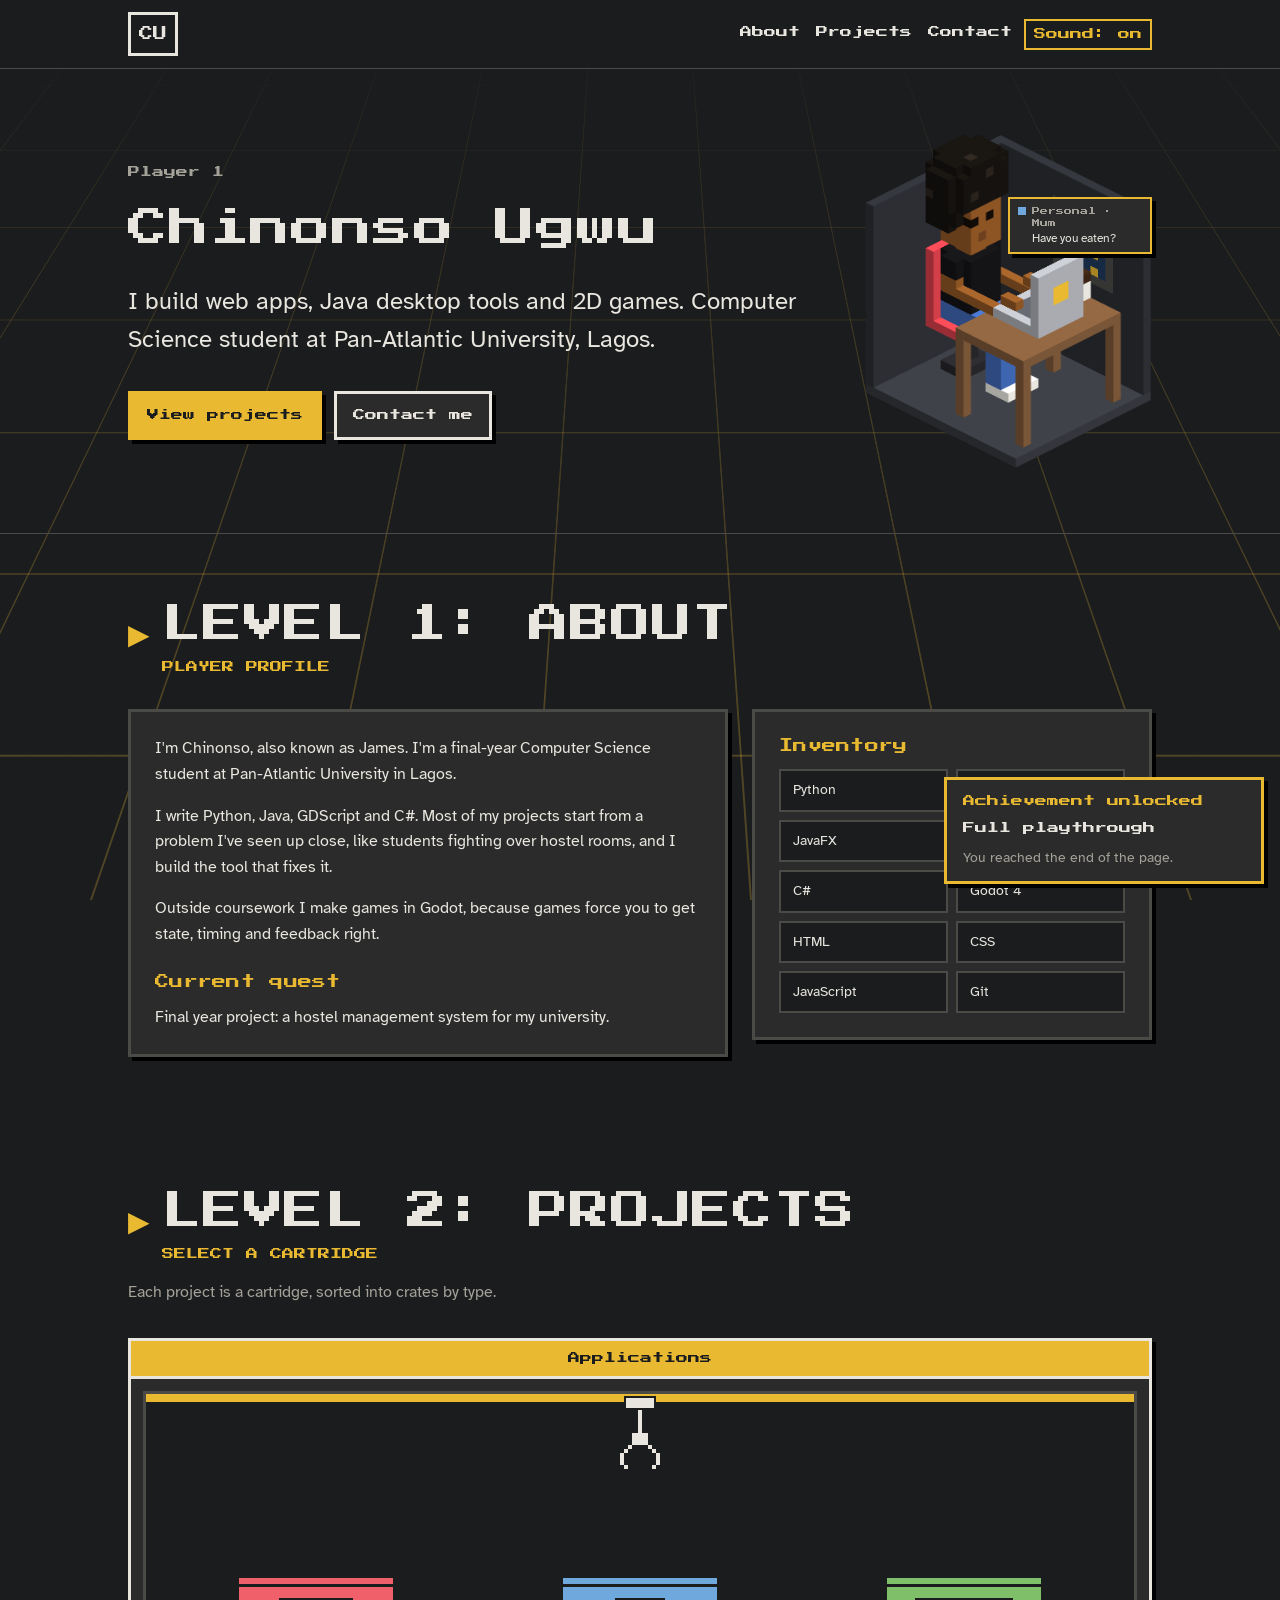
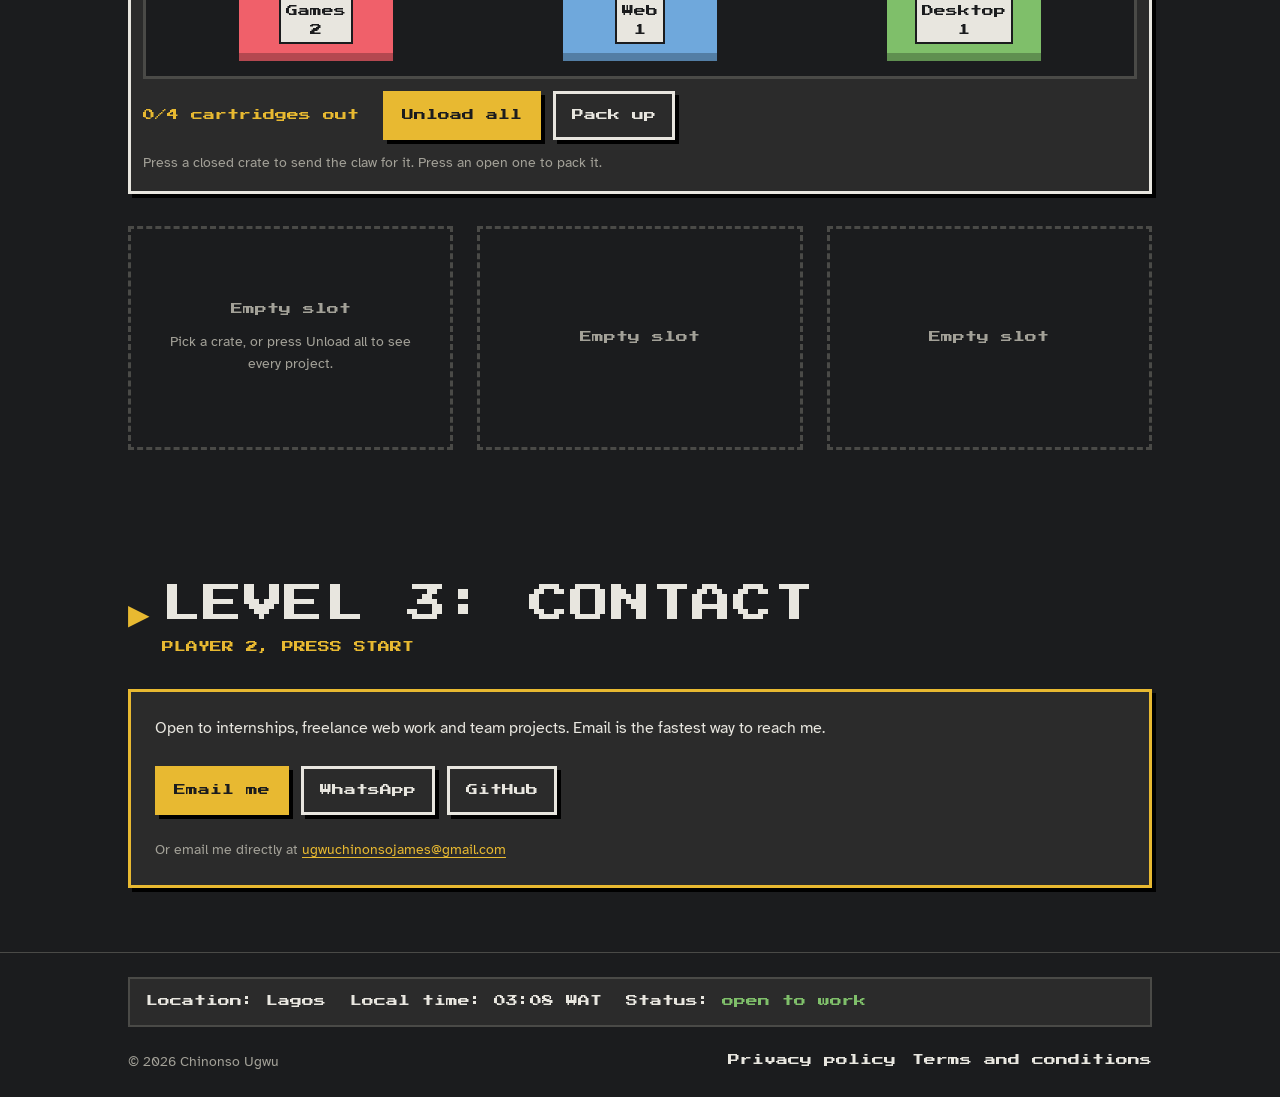
==== index.html @ 38c737bb "Arcade portfolio: claw machine, desk scene and Greedy Pig page" ====
<!DOCTYPE html>
<html lang="en">
<head>
  <meta charset="UTF-8">
  <meta name="viewport" content="width=device-width, initial-scale=1">
  <title>Chinonso Ugwu | Developer</title>
  <meta name="description" content="Portfolio of Chinonso Ugwu, a Computer Science student at Pan-Atlantic University building web apps, Java desktop tools and 2D games.">

  <link rel="icon" href="favicon.ico" sizes="32x32">
  <link rel="icon" href="favicon.svg" type="image/svg+xml">
  <link rel="apple-touch-icon" href="apple-touch-icon.png">

  <!-- Fonts are self-hosted in /fonts and loaded inside style.css -->
  <link rel="preload" href="fonts/press-start-2p-latin-400-normal.woff2" as="font" type="font/woff2" crossorigin>
  <link rel="stylesheet" href="css/style.css">

  <!-- defer: scripts run after the HTML has loaded, in this order -->
  <script src="js/sound.js" defer></script>
  <script src="js/main.js" defer></script>
</head>
<body data-page="home">
  <a class="skip-link" href="#main">Skip to content</a>

  <!-- 3D grid background: a tilted floor with slowly moving lines, fixed behind the page -->
  <div class="bg-grid" aria-hidden="true">
    <div class="bg-floor">
      <div class="bg-lines"></div>
    </div>
  </div>

  <!-- ========== Header and navigation ========== -->
  <header class="site-header">
    <div class="container header-inner">
      <a class="logo" href="#top" aria-label="Chinonso Ugwu, back to top">CU</a>

      <nav aria-label="Main">
        <ul class="nav-list">
          <li><a href="#about">About</a></li>
          <li><a href="#projects">Projects</a></li>
          <li><a href="#contact">Contact</a></li>
        </ul>
      </nav>

      <!-- Hidden until JavaScript loads, because it only works with JavaScript -->
      <button class="sound-toggle" type="button" aria-pressed="true" hidden>Sound: on</button>
    </div>
  </header>

  <main id="main">

    <!-- ========== Title screen (hero) ========== -->
    <section class="title-screen" id="top" aria-labelledby="title-heading">
      <div class="container title-grid">

        <div class="title-text">
          <p class="eyebrow">Player 1</p>
          <h1 id="title-heading">Chinonso Ugwu</h1>
          <p class="lead">
            I build web apps, Java desktop tools and 2D games.
            Computer Science student at Pan-Atlantic University, Lagos.
          </p>
          <div class="button-row">
            <a class="btn btn-primary" href="#projects">View projects</a>
            <a class="btn" href="#contact">Contact me</a>
          </div>
        </div>

        <!-- Desk scene: 3D voxel art rendered from code. JavaScript adds the
             typing animation and pops notifications above the laptop. -->
        <div class="setup">
          <div class="setup-scene" role="img" aria-label="3D voxel illustration of Chinonso typing on a laptop at his desk at night"></div>
          <div class="setup-notes" aria-hidden="true"></div>
        </div>

      </div>
    </section>

    <!-- ========== About me (player profile) ========== -->
    <section class="section" id="about" aria-labelledby="about-heading">
      <div class="container">
        <div class="level-heading">
          <span class="level-arrow" aria-hidden="true">&#9654;</span>
          <div>
            <h2 id="about-heading">Level 1: About</h2>
            <p class="level-sub">Player profile</p>
          </div>
        </div>

        <div class="profile-grid">
          <div class="panel profile-bio">
            <p>
              I'm Chinonso, also known as James. I'm a final-year Computer Science
              student at Pan-Atlantic University in Lagos.
            </p>
            <p>
              I write Python, Java, GDScript and C#. Most of my projects start from a
              problem I've seen up close, like students fighting over hostel
              rooms, and I build the tool that fixes it.
            </p>
            <p>
              Outside coursework I make games in Godot, because games force you
              to get state, timing and feedback right.
            </p>

            <h3 class="sub-heading">Current quest</h3>
            <p>Final year project: a hostel management system for my university.</p>
          </div>

          <div class="panel">
            <h3 class="sub-heading">Inventory</h3>
            <ul class="inventory">
              <li>Python</li>
              <li>Java</li>
              <li>JavaFX</li>
              <li>GDScript</li>
              <li>C#</li>
              <li>Godot 4</li>
              <li>HTML</li>
              <li>CSS</li>
              <li>JavaScript</li>
              <li>Git</li>
            </ul>
          </div>
        </div>
      </div>
    </section>

    <!-- ========== Projects (claw machine and cartridges) ========== -->
    <section class="section" id="projects" aria-labelledby="projects-heading">
      <div class="container">
        <div class="level-heading">
          <span class="level-arrow" aria-hidden="true">&#9654;</span>
          <div>
            <h2 id="projects-heading">Level 2: Projects</h2>
            <p class="level-sub">Select a cartridge</p>
          </div>
        </div>
        <p class="section-intro">Each project is a cartridge, sorted into crates by type.</p>

        <div class="projects-layout">

          <!-- Claw machine: a bonus toy, hidden until JavaScript loads.
               Crates are built automatically from each cartridge's data-category. -->
          <div class="claw-machine" role="group" aria-labelledby="machine-title" hidden>
            <p class="machine-marquee" id="machine-title">Applications</p>

            <div class="machine-glass">
              <div class="machine-rail"></div>
              <div class="claw" aria-hidden="true">
                <div class="claw-trolley"></div>
                <div class="claw-cable"></div>
                <svg class="claw-hand" viewBox="0 0 12 10" width="48" height="40" shape-rendering="crispEdges" focusable="false">
                  <rect x="4" y="0" width="4" height="3"/>
                  <g class="claw-open">
                    <rect x="3" y="3" width="1" height="1"/>
                    <rect x="2" y="4" width="1" height="1"/>
                    <rect x="1" y="5" width="1" height="3"/>
                    <rect x="2" y="8" width="1" height="1"/>
                    <rect x="8" y="3" width="1" height="1"/>
                    <rect x="9" y="4" width="1" height="1"/>
                    <rect x="10" y="5" width="1" height="3"/>
                    <rect x="9" y="8" width="1" height="1"/>
                  </g>
                  <g class="claw-closed">
                    <rect x="3" y="3" width="1" height="5"/>
                    <rect x="4" y="8" width="1" height="1"/>
                    <rect x="8" y="3" width="1" height="5"/>
                    <rect x="7" y="8" width="1" height="1"/>
                  </g>
                </svg>
              </div>
              <div class="crates"></div>
            </div>

            <div class="machine-panel">
              <p class="machine-count" aria-live="polite"></p>
              <div class="button-row">
                <button class="btn btn-primary machine-unload" type="button">Unload all</button>
                <button class="btn machine-pack" type="button">Pack up</button>
              </div>
              <p class="machine-hint">Press a closed crate to send the claw for it. Press an open one to pack it.</p>
            </div>
          </div>

          <!-- The cartridges. These are always in the HTML, so every project is
               visible even without JavaScript. -->
          <ul class="cartridges">

            <li class="cart-slot">
              <article class="cartridge" data-category="games" data-category-label="Games" aria-labelledby="cart-greedy-pig">
                <p class="cart-strip">Games</p>
                <div class="cart-label">
                  <img src="images/greedy-pig/computer-turn.webp" width="1280" height="850" loading="lazy"
                       alt="Greedy Pig during the computer's turn, with the dice locked and a robot badge on the computer player">
                </div>
                <div class="cart-body">
                  <h3 id="cart-greedy-pig">Greedy Pig</h3>
                  <p>
                    A browser dice game built with a team for CSC 419. Roll to stack
                    points, but roll a 1 and you lose the turn. I built the computer
                    opponent's turns and the vs-computer game over screen.
                  </p>
                  <p class="visually-hidden">Tech stack:</p>
                  <ul class="tags">
                    <li>HTML</li>
                    <li>CSS</li>
                    <li>JavaScript</li>
                  </ul>
                  <div class="cart-links">
                    <a class="btn btn-primary" href="project-greedy-pig.html" data-loader>Load save file</a>
                    <!-- TODO: when the team's final build is live, replace this line with:
                         <a class="btn" href="LIVE_URL_HERE">Play live</a> -->
                    <p class="status">Live link coming soon</p>
                  </div>
                </div>
              </article>
            </li>

            <li class="cart-slot">
              <article class="cartridge" data-category="games" data-category-label="Games" aria-labelledby="cart-possessed">
                <p class="cart-strip">Games</p>
                <div class="cart-label" aria-hidden="true">
                  <!-- Screenshot goes here -->
                </div>
                <div class="cart-body">
                  <h3 id="cart-possessed">Possessed</h3>
                  <p>
                    A 2D life sim about getting through university. You juggle
                    lectures, part-time jobs, rent and friendships, while a hidden
                    pressure system punishes you for staying idle and alone. The
                    game never explains it. You have to notice the pattern yourself.
                  </p>
                  <p class="visually-hidden">Tech stack:</p>
                  <ul class="tags">
                    <li>Godot 4 .NET</li>
                    <li>C#</li>
                  </ul>
                  <div class="cart-links">
                    <p class="status">In development</p>
                  </div>
                </div>
              </article>
            </li>

            <li class="cart-slot">
              <article class="cartridge" data-category="web" data-category-label="Web" aria-labelledby="cart-hostel">
                <p class="cart-strip">Web</p>
                <div class="cart-label" aria-hidden="true">
                  <!-- Screenshot goes here -->
                </div>
                <div class="cart-body">
                  <h3 id="cart-hostel">PAU Hostel Booking</h3>
                  <p>
                    A booking site for Pan-Atlantic University's 14 hostels. Students
                    browse rooms without logging in, then book and pay online. Each
                    hostel manager gets an admin panel to set prices and see who is
                    in which room.
                  </p>
                  <p class="visually-hidden">Tech stack:</p>
                  <ul class="tags">
                    <li>Next.js</li>
                    <li>Supabase</li>
                    <li>Paystack</li>
                    <li>Vercel</li>
                  </ul>
                  <div class="cart-links">
                    <p class="status">In progress</p>
                  </div>
                </div>
              </article>
            </li>

            <li class="cart-slot">
              <article class="cartridge" data-category="desktop" data-category-label="Desktop" aria-labelledby="cart-cafeteria">
                <p class="cart-strip">Desktop</p>
                <div class="cart-label" aria-hidden="true">
                  <!-- App icon goes here -->
                </div>
                <div class="cart-body">
                  <h3 id="cart-cafeteria">Cafeteria Management System</h3>
                  <p>
                    A desktop app for the cafeteria at Sancta Maria Catholic College
                    of Nursing Sciences. Users register and log in, passwords are
                    hashed with BCrypt, and data is stored in PostgreSQL.
                  </p>
                  <p class="visually-hidden">Tech stack:</p>
                  <ul class="tags">
                    <li>Java</li>
                    <li>JavaFX</li>
                    <li>PostgreSQL</li>
                  </ul>
                  <div class="cart-links">
                    <p class="status">Prototype</p>
                  </div>
                </div>
              </article>
            </li>

          </ul>
        </div>
      </div>
    </section>

    <!-- ========== Call to action ========== -->
    <section class="section" id="contact" aria-labelledby="contact-heading">
      <div class="container">
        <div class="level-heading">
          <span class="level-arrow" aria-hidden="true">&#9654;</span>
          <div>
            <h2 id="contact-heading">Level 3: Contact</h2>
            <p class="level-sub">Player 2, press start</p>
          </div>
        </div>

        <div class="panel cta">
          <p>
            Open to internships, freelance web work and team projects.
            Email is the fastest way to reach me.
          </p>
          <div class="button-row">
            <a class="btn btn-primary" href="mailto:ugwuchinonsojames@gmail.com?subject=Hello%20from%20your%20portfolio">Email me</a>
            <!-- WhatsApp needs the international format: 234 (Nigeria) + the number without its first 0 -->
            <a class="btn" href="https://wa.me/2349018909404?text=Hi%20Chinonso%2C%20I%20saw%20your%20portfolio">WhatsApp</a>
            <a class="btn" href="https://github.com/chinonsougwu">GitHub</a>
          </div>
          <!-- Shown as text too, for computers with no email app set up -->
          <p class="cta-direct">
            Or email me directly at
            <a href="mailto:ugwuchinonsojames@gmail.com">ugwuchinonsojames@gmail.com</a>
          </p>
        </div>
      </div>
    </section>

  </main>

  <!-- ========== Footer ========== -->
  <footer class="site-footer">
    <div class="container">
      <!-- Status bar, like a game HUD. The clock is filled in by JavaScript. -->
      <ul class="hud">
        <li>Location: Lagos</li>
        <li>Local time: <span class="hud-clock">WAT</span></li>
        <li>Status: <span class="hud-ok">open to work</span></li>
      </ul>

      <div class="footer-inner">
        <p>&copy; 2026 Chinonso Ugwu</p>
        <nav aria-label="Legal">
          <ul class="nav-list">
            <li><a href="privacy.html">Privacy policy</a></li>
            <li><a href="terms.html">Terms and conditions</a></li>
          </ul>
        </nav>
      </div>
    </div>
  </footer>

  <!-- Loading screen shown briefly before opening a project page -->
  <div class="loader" hidden>
    <p class="loader-text">Loading save file</p>
    <div class="loader-bar"><span class="loader-fill"></span></div>
  </div>

  <!-- Achievement popups appear here -->
  <div class="toasts" role="status" aria-live="polite"></div>
</body>
</html>
---- css/style.css ----
/* =========================================================
   Chinonso Ugwu | Portfolio
   Style: arcade game menu
   1-4: design tokens, reset, typography, accessibility
   5-17: layout and components (mobile first, then
         tablet at 48rem and desktop at 64rem)
   ========================================================= */

/* ---------- 0. Fonts (self-hosted, SIL Open Font License) ---------- */
@font-face {
  font-family: "Press Start 2P";
  src: url("../fonts/press-start-2p-latin-400-normal.woff2") format("woff2");
  font-weight: 400;
  font-style: normal;
  font-display: swap;
}

@font-face {
  font-family: "Atkinson Hyperlegible";
  src: url("../fonts/atkinson-hyperlegible-latin-400-normal.woff2") format("woff2");
  font-weight: 400;
  font-style: normal;
  font-display: swap;
}

@font-face {
  font-family: "Atkinson Hyperlegible";
  src: url("../fonts/atkinson-hyperlegible-latin-700-normal.woff2") format("woff2");
  font-weight: 700;
  font-style: normal;
  font-display: swap;
}

@font-face {
  font-family: "Atkinson Hyperlegible";
  src: url("../fonts/atkinson-hyperlegible-latin-400-italic.woff2") format("woff2");
  font-weight: 400;
  font-style: italic;
  font-display: swap;
}

/* ---------- 1. Design tokens ---------- */
:root {
  /* Colours (contrast checked against --color-screen and --color-panel) */
  --color-screen: #1B1C1E;      /* page background, like a powered-on screen */
  --color-panel: #2B2B2B;       /* menu boxes and cards */
  --color-panel-edge: #4A4A47;  /* panel borders */
  --color-text: #E8E6DF;        /* main text, 11.3:1 or better */
  --color-muted: #A3A198;       /* labels and secondary text, 5.4:1 or better */
  --color-select: #D33F49;      /* selection arrow and borders only, never body text */
  --color-coin: #E8B931;        /* text accents and primary buttons, 7.7:1 or better */
  --color-ok: #7FBF6A;          /* "live" status and success messages */
  --color-ink: #1B1C1E;         /* dark text placed on coin-yellow buttons */
  --color-grid: rgba(232, 185, 49, 0.26); /* yellow grid lines, faint so text stays readable */
  --grid-size: 220px;           /* size of one grid square, before perspective */

  /* Fonts */
  --font-pixel: "Press Start 2P", "Courier New", monospace; /* headings and labels only */
  --font-body: "Atkinson Hyperlegible", "Segoe UI", Arial, sans-serif;

  /* Type scale (rem, so it respects the visitor's browser font size) */
  --text-xs: 0.75rem;
  --text-sm: 0.875rem;
  --text-base: 1rem;
  --text-lg: 1.25rem;
  --text-xl: 1.5rem;
  --text-2xl: 2rem;

  /* Spacing, based on a 4px pixel grid */
  --space-1: 0.25rem;
  --space-2: 0.5rem;
  --space-3: 0.75rem;
  --space-4: 1rem;
  --space-6: 1.5rem;
  --space-8: 2rem;
  --space-12: 3rem;
  --space-16: 4rem;

  /* Shape: square corners and hard pixel shadows, no blur */
  --border-width: 3px;
  --line-width: 1px;            /* lines between sections */
  --radius: 0;
  --shadow-pixel: 4px 4px 0 #000;

  /* Layout */
  --content-width: 68rem;
  --reading-width: 42rem;

  /* Motion: short and snappy, like a menu cursor */
  --speed: 120ms;
}

/* ---------- 2. Reset ---------- */
*,
*::before,
*::after {
  box-sizing: border-box;
}

* {
  margin: 0;
}

html {
  -webkit-text-size-adjust: 100%;
  text-size-adjust: 100%;
  scroll-behavior: smooth;
  scroll-padding-top: var(--space-16); /* anchor jumps land below the sticky header */
}

body {
  min-height: 100vh;
  background-color: var(--color-screen);
  color: var(--color-text);
  font-family: var(--font-body);
  font-size: var(--text-base);
  line-height: 1.6;
}

img,
picture,
svg,
video {
  display: block;
  max-width: 100%;
  height: auto;
}

input,
button,
textarea,
select {
  font: inherit;
  color: inherit;
}

/* Background: a 3D grid floor. One big grid plane tilted away from you,
   like looking down at an arcade floor. The squares get smaller toward the top
   of the screen and fade out. The lines drift slowly toward you, as if you're
   moving forward over the floor. It's fixed, so the page scrolls over it. */
.bg-grid {
  position: fixed;
  inset: 0;
  z-index: -1;
  overflow: hidden;
  perspective: 800px;
  perspective-origin: 50% 50%;
  pointer-events: none;
}

/* The tilted floor. It stays still; only the lines inside it move. */
.bg-floor {
  position: absolute;
  left: -150%;
  right: -150%;
  bottom: 0;
  height: 3000px;
  overflow: hidden;
  /* Hinged at the bottom of the screen and tilted back */
  transform-origin: 50% 100%;
  transform: rotateX(35deg);
  /* The far end fades into the dark */
  -webkit-mask-image: linear-gradient(to top, #000 5%, transparent 55%);
  mask-image: linear-gradient(to top, #000 5%, transparent 55%);
}

/* The grid lines. This layer is one square taller than the floor, and slides
   down by exactly one square before starting again, so the loop is seamless.
   Moving it with transform keeps the animation smooth and light on the computer. */
.bg-lines {
  position: absolute;
  left: 0;
  right: 0;
  top: calc(-1 * var(--grid-size));
  bottom: 0;
  background-image:
    linear-gradient(var(--color-grid) 2px, transparent 2px),
    linear-gradient(90deg, var(--color-grid) 2px, transparent 2px);
  background-size: var(--grid-size) var(--grid-size);
  background-position: 50% 0;
  animation: grid-drift 9s linear infinite;
  will-change: transform;
}

@keyframes grid-drift {
  from {
    transform: translateY(0);
  }
  to {
    transform: translateY(var(--grid-size));
  }
}

/* Anything with the hidden attribute stays hidden, even if a class sets display */
[hidden] {
  display: none !important;
}

/* Long words and URLs wrap instead of overflowing on small phones */
p,
h1,
h2,
h3,
h4,
li,
a {
  overflow-wrap: break-word;
}

/* ---------- 3. Base typography ---------- */
h1,
h2,
h3 {
  font-family: var(--font-pixel);
  font-weight: 400;          /* the pixel font has one weight */
  line-height: 1.5;
  letter-spacing: 0.02em;
}

h1 {
  font-size: var(--text-xl);
}

h2 {
  font-size: var(--text-lg);
}

h3 {
  font-size: var(--text-sm);
}

p {
  max-width: var(--reading-width);
}

a {
  color: var(--color-coin);
  text-underline-offset: 0.2em;
}

a:hover {
  color: var(--color-text);
}

/* ---------- 4. Accessibility ---------- */

/* Visible keyboard focus: a solid coin-yellow outline, square like everything else */
:focus-visible {
  outline: 3px solid var(--color-coin);
  outline-offset: 3px;
}

/* Hides text visually but keeps it for screen readers */
.visually-hidden {
  position: absolute;
  width: 1px;
  height: 1px;
  padding: 0;
  margin: -1px;
  overflow: hidden;
  clip: rect(0, 0, 0, 0);
  white-space: nowrap;
  border: 0;
}

/* Lets keyboard users jump past the nav */
.skip-link {
  position: absolute;
  top: var(--space-2);
  left: var(--space-2);
  padding: var(--space-2) var(--space-4);
  background: var(--color-coin);
  color: var(--color-ink);
  font-family: var(--font-pixel);
  font-size: var(--text-xs);
  transform: translateY(-200%);
}

.skip-link:focus {
  transform: translateY(0);
}

/* Visitors who ask their device for less motion get none */
@media (prefers-reduced-motion: reduce) {
  *,
  *::before,
  *::after {
    animation-duration: 0.01ms !important;
    animation-iteration-count: 1 !important;
    transition-duration: 0.01ms !important;
    scroll-behavior: auto !important;
  }
}

/* ---------- 5. Layout helpers ---------- */
.container {
  width: 100%;
  max-width: var(--content-width);
  margin-inline: auto;
  padding-inline: var(--space-4);
}

.section {
  padding-block: var(--space-12);
}

/* Section headings: "Level 1: About" with an arrow and a small subtitle */
.level-heading {
  display: flex;
  align-items: baseline;
  gap: var(--space-3);
  margin-bottom: var(--space-8);
}

.level-arrow {
  flex-shrink: 0;
  color: var(--color-coin);
  font-size: clamp(1rem, 3vw, 1.75rem);
}

.level-heading h2 {
  font-size: clamp(1.125rem, 4vw, 2.5rem);
  line-height: 1.3;
  text-transform: uppercase;
}

.level-sub {
  margin-top: var(--space-2);
  font-family: var(--font-pixel);
  font-size: var(--text-xs);
  color: var(--color-coin);
  text-transform: uppercase;
}

/* A menu box: dark panel, thick border, hard pixel shadow */
.panel {
  background: var(--color-panel);
  border: var(--border-width) solid var(--color-panel-edge);
  box-shadow: var(--shadow-pixel);
  padding: var(--space-6);
}

.panel p + p {
  margin-top: var(--space-4);
}

.sub-heading {
  color: var(--color-coin);
  margin-top: var(--space-6);
  margin-bottom: var(--space-3);
}

.panel > .sub-heading:first-child {
  margin-top: 0;
}

/* ---------- 6. Buttons ---------- */
.button-row {
  display: flex;
  flex-wrap: wrap;
  gap: var(--space-3);
}

.btn {
  display: inline-block;
  padding: var(--space-3) var(--space-4);
  border: var(--border-width) solid var(--color-text);
  border-radius: var(--radius);
  background: var(--color-panel);
  color: var(--color-text);
  font-family: var(--font-pixel);
  font-size: var(--text-xs);
  line-height: 1.6;
  text-decoration: none;
  box-shadow: var(--shadow-pixel);
  cursor: pointer;
  transition: transform var(--speed) steps(2), box-shadow var(--speed) steps(2);
}

.btn:hover {
  color: var(--color-text);
  border-color: var(--color-coin);
}

/* Pressing a button pushes it into its shadow, like a real key */
.btn:active {
  transform: translate(4px, 4px);
  box-shadow: 0 0 0 #000;
}

.btn-primary {
  background: var(--color-coin);
  border-color: var(--color-coin);
  color: var(--color-ink);
}

.btn-primary:hover {
  background: var(--color-text);
  border-color: var(--color-text);
  color: var(--color-ink);
}

/* ---------- 7. Header ---------- */
.site-header {
  position: relative; /* becomes sticky from tablet up, see the 48rem media query */
  z-index: 10;
  background: var(--color-screen);
  border-bottom: var(--line-width) solid var(--color-panel-edge);
}

.header-inner {
  display: flex;
  flex-wrap: wrap;
  align-items: center;
  justify-content: space-between;
  gap: var(--space-3);
  padding-block: var(--space-3);
}

.logo {
  font-family: var(--font-pixel);
  font-size: var(--text-sm);
  color: var(--color-text);
  text-decoration: none;
  padding: var(--space-2);
  border: var(--border-width) solid var(--color-text);
}

.nav-list {
  display: flex;
  flex-wrap: wrap;
  gap: var(--space-4);
  padding: 0;
  list-style: none;
}

.nav-list a {
  font-family: var(--font-pixel);
  font-size: var(--text-xs);
  color: var(--color-text);
  text-decoration: none;
}

.nav-list a:hover,
.nav-list a:focus-visible {
  color: var(--color-coin);
}

/* ---------- 8. Title screen ---------- */
.title-screen {
  padding-block: var(--space-16);
  border-bottom: var(--line-width) solid var(--color-panel-edge);
}

.eyebrow {
  font-family: var(--font-pixel);
  font-size: var(--text-xs);
  color: var(--color-muted);
  margin-bottom: var(--space-4);
}

.title-screen h1 {
  /* Grows with the screen but stays on one line beside the desk scene */
  font-size: clamp(1.25rem, 3.6vw, 2.5rem);
  margin-bottom: var(--space-6);
}

.lead {
  font-size: var(--text-lg);
  margin-bottom: var(--space-8);
}

/* ---------- 9. About (player profile) ---------- */
.profile-grid {
  display: grid;
  gap: var(--space-6);
}

.inventory {
  display: grid;
  grid-template-columns: repeat(auto-fill, minmax(7rem, 1fr));
  gap: var(--space-2);
  padding: 0;
  list-style: none;
}

.inventory li {
  padding: var(--space-2) var(--space-3);
  border: 2px solid var(--color-panel-edge);
  background: var(--color-screen);
  font-size: var(--text-sm);
}

/* ---------- 10. Projects: cartridges ---------- */
.section-intro {
  color: var(--color-muted);
  margin-top: calc(-1 * var(--space-4));
  margin-bottom: var(--space-8);
}

.projects-layout {
  display: grid;
  gap: var(--space-8);
}

/* Category colours. To add a crate, give its category a colour here.
   Dark text on each colour passes WCAG AA (5.3:1 or better). */
[data-category="games"]   { --cat: #F0606A; }
[data-category="web"]     { --cat: #6FA8DC; }
[data-category="desktop"] { --cat: #7FBF6A; }

.cartridges {
  display: grid;
  grid-template-columns: minmax(0, 1fr); /* 2 columns on tablet, 3 on desktop */
  gap: var(--space-6);
  padding: 0;
  list-style: none;
}

/* Each list item is a slot. JavaScript hides packed cartridges and adds
   "Empty slot" placeholders after the ones that are out, so cartridges
   always fill the first free slot. */
.cart-slot {
  position: relative;
}

.cart-slot.is-empty {
  display: flex;
  flex-direction: column;
  align-items: center;
  justify-content: center;
  gap: var(--space-3);
  min-height: 14rem;
  padding: var(--space-6);
  border: var(--border-width) dashed var(--color-panel-edge);
  text-align: center;
}

.empty-label {
  font-family: var(--font-pixel);
  font-size: var(--text-xs);
  color: var(--color-muted);
}

.empty-hint {
  max-width: 16rem;
  font-size: var(--text-sm);
  color: var(--color-muted);
}

.cartridge {
  position: relative;
  height: 100%;
  display: flex;
  flex-direction: column;
  background: var(--color-panel);
  border: var(--border-width) solid var(--color-panel-edge);
  box-shadow: var(--shadow-pixel);
}

.cartridge:hover,
.cartridge:focus-within {
  border-color: var(--cat);
}

/* While flying in or out of a crate, a cartridge sits above everything.
   will-change tells the browser to prepare the motion in advance, so it stays smooth. */
.cartridge.is-flying {
  z-index: 20;
  will-change: transform, opacity;
}

/* Coloured top strip with notched corners, like the top of a game cartridge */
.cart-strip {
  margin: 0;
  max-width: none;
  padding: var(--space-2) var(--space-4);
  background: var(--cat);
  color: var(--color-ink);
  font-family: var(--font-pixel);
  font-size: var(--text-xs);
  clip-path: polygon(8px 0, calc(100% - 8px) 0, 100% 8px, 100% 100%, 0 100%, 0 8px);
}

/* The label sticker: holds the screenshot or app icon */
.cart-label {
  margin: var(--space-4) var(--space-4) 0;
  aspect-ratio: 16 / 10;
  background: var(--color-screen);
  border: var(--border-width) solid var(--color-muted);
  overflow: hidden;
}

.cart-label img {
  width: 100%;
  height: 100%;
  object-fit: cover;
}

.cart-body {
  display: flex;
  flex-direction: column;
  flex-grow: 1;
  padding: var(--space-4);
}

.cart-body h3 {
  font-size: var(--text-sm);
  margin-bottom: var(--space-3);
}

.tags {
  display: flex;
  flex-wrap: wrap;
  gap: var(--space-2);
  margin-block: var(--space-4);
  padding: 0;
  list-style: none;
}

.tags li {
  padding: var(--space-1) var(--space-2);
  border: 2px solid var(--color-muted);
  font-size: var(--text-sm);
  color: var(--color-muted);
}

/* Links sit at the bottom of the card, so cards in a row line up */
.cart-links {
  display: flex;
  flex-wrap: wrap;
  align-items: center;
  gap: var(--space-3);
  margin-top: auto;
}

.status {
  font-family: var(--font-pixel);
  font-size: var(--text-xs);
  color: var(--color-ok);
}

/* ---------- 10b. Projects: claw machine ---------- */
.claw-machine {
  align-self: start;
  width: 100%;
  max-width: 26rem;
  border: var(--border-width) solid var(--color-text);
  background: var(--color-panel);
  box-shadow: var(--shadow-pixel);
}

.machine-marquee {
  margin: 0;
  max-width: none;
  padding: var(--space-2);
  background: var(--color-coin);
  color: var(--color-ink);
  font-family: var(--font-pixel);
  font-size: var(--text-xs);
  text-align: center;
  border-bottom: var(--border-width) solid var(--color-text);
}

/* The glass box the claw moves around in */
.machine-glass {
  position: relative;
  height: 15rem;
  margin: var(--space-3);
  background: var(--color-screen);
  border: var(--border-width) solid var(--color-panel-edge);
  overflow: hidden;
}

.machine-rail {
  position: absolute;
  top: 0;
  left: 0;
  right: 0;
  height: 10px;
  background: var(--color-coin);
  border-bottom: 2px solid var(--color-ink);
}

/* The claw: trolley on the rail, a cable, then the hand.
   JavaScript sets --claw-x (sideways position) and --cable (cable length). */
.claw {
  position: absolute;
  top: 2px;
  left: var(--claw-x, 50%);
  z-index: 2;
  display: flex;
  flex-direction: column;
  align-items: center;
  transform: translateX(-50%);
  transition: left 600ms steps(6);
  color: var(--color-text);
}

.claw-trolley {
  width: 32px;
  height: 14px;
  background: var(--color-text);
  border: 2px solid var(--color-ink);
}

.claw-cable {
  width: 4px;
  height: var(--cable, 24px);
  background: var(--color-text);
  transition: height 500ms steps(5);
}

.claw-hand {
  display: block;
  fill: currentColor;
  margin-top: -1px;
}

.claw-closed {
  display: none;
}

.claw.is-closed .claw-open {
  display: none;
}

.claw.is-closed .claw-closed {
  display: inline;
}

/* Crates sit on the floor of the machine */
.crates {
  position: absolute;
  left: 0;
  right: 0;
  bottom: var(--space-3);
  display: flex;
  justify-content: space-around;
  align-items: flex-end;
  padding-inline: var(--space-2);
}

.crate {
  position: relative;
  display: flex;
  align-items: center;
  justify-content: center;
  width: 30%;
  max-width: 6.5rem;
  height: 4rem;
  padding: var(--space-1);
  border: var(--border-width) solid var(--color-ink);
  border-radius: var(--radius);
  background: var(--cat);
  box-shadow: inset 0 -8px 0 rgba(0, 0, 0, 0.25); /* darker bottom plank */
  color: var(--color-ink);
  cursor: pointer;
  transition: transform 500ms steps(5);
}

.crate:hover {
  outline: 3px solid var(--color-text);
  outline-offset: 2px;
}

/* The lid: hinged on the left, swings open when the crate is empty */
.crate-lid {
  position: absolute;
  left: -3px;
  right: -3px;
  top: -12px;
  height: 12px;
  background: var(--cat);
  border: var(--border-width) solid var(--color-ink);
  transform-origin: left bottom;
  transition: transform 200ms steps(2);
}

.crate.is-open .crate-lid {
  transform: rotate(-28deg);
}

/* White sticker on the front with the category name and count */
.crate-sticker {
  display: flex;
  flex-direction: column;
  align-items: center;
  justify-content: center;
  gap: 2px;
  padding: 3px 5px;
  margin-bottom: 6px; /* sits above the dark bottom plank */
  background: var(--color-text);
  border: 2px solid var(--color-ink);
  font-family: var(--font-pixel);
  font-size: 0.5rem; /* 8px: the pixel font's native size, so it stays crisp on phones */
  line-height: 1.4;
}

.machine-panel {
  padding: 0 var(--space-3) var(--space-4);
}

.machine-count {
  font-family: var(--font-pixel);
  font-size: var(--text-xs);
  color: var(--color-coin);
  margin-bottom: var(--space-3);
}

.machine-hint {
  margin-top: var(--space-3);
  font-size: var(--text-sm);
  color: var(--color-muted);
}

/* While the claw is busy, the controls look inactive */
.claw-machine[aria-busy="true"] .crate,
.claw-machine[aria-busy="true"] .machine-panel .btn {
  cursor: progress;
}

/* ---------- 11. Call to action ---------- */
.cta {
  border-color: var(--color-coin);
}

.cta p {
  margin-bottom: var(--space-6);
}

/* The email address as plain text under the contact buttons */
.cta .cta-direct {
  margin: var(--space-6) 0 0;
  font-size: var(--text-sm);
  color: var(--color-muted);
}

/* ---------- 12. Footer ---------- */
.site-footer {
  border-top: var(--line-width) solid var(--color-panel-edge);
  padding-block: var(--space-6);
  font-size: var(--text-sm);
  color: var(--color-muted);
}

.footer-inner {
  display: flex;
  flex-wrap: wrap;
  align-items: center;
  justify-content: space-between;
  gap: var(--space-4);
}

/* ---------- 13. Sound toggle (header) ---------- */
/* Phones: logo and sound toggle on the first row, nav on its own row below */
.site-header nav {
  order: 3;
  width: 100%;
}

.sound-toggle {
  margin-left: auto;
  padding: var(--space-1) var(--space-2);
  border: 2px solid var(--color-muted);
  border-radius: var(--radius);
  background: transparent;
  color: var(--color-muted);
  font-family: var(--font-pixel);
  font-size: var(--text-xs);
  line-height: 1.6;
  cursor: pointer;
}

.sound-toggle:hover {
  border-color: var(--color-text);
  color: var(--color-text);
}

.sound-toggle[aria-pressed="true"] {
  border-color: var(--color-coin);
  color: var(--color-coin);
}

/* ---------- 14. Desk scene and notifications ---------- */
.title-grid {
  display: grid;
  gap: var(--space-8);
}

.setup {
  position: relative;
  width: 100%;
  max-width: 15rem;
}

/* The scene image holds two frames side by side; showing one at a time */
.setup-scene {
  aspect-ratio: 692 / 807;
  background-image: url("../images/desk-setup.png");
  background-size: 200% 100%;
  background-position: 0 0;
  background-repeat: no-repeat;
  animation: typing 0.45s infinite;
}

/* Typing: flips between the two frames (hands up, hands down) */
@keyframes typing {
  0% {
    background-position: 0 0;
    animation-timing-function: steps(1, end);
  }
  50% {
    background-position: 100% 0;
    animation-timing-function: steps(1, end);
  }
}

/* Notifications pop up over the window, above the laptop and clear of his face */
.setup-notes {
  position: absolute;
  right: 0;
  bottom: 64%;
  width: 50%;
  display: flex;
  flex-direction: column;
  align-items: flex-end;
  pointer-events: none;
}

.note {
  display: flex;
  align-items: flex-start;
  gap: 6px;
  width: 100%;
  padding: 6px var(--space-2);
  background: var(--color-panel);
  border: 2px solid var(--color-coin);
  box-shadow: var(--shadow-pixel);
  animation: note-in 200ms steps(3);
  transition: opacity 300ms steps(3);
}

.note.is-leaving {
  opacity: 0;
}

@keyframes note-in {
  from {
    transform: translateY(8px);
    opacity: 0;
  }
}

/* Small square "app icon" in the notification's colour */
.note-icon {
  flex-shrink: 0;
  width: 8px;
  height: 8px;
  margin-top: 2px;
  background: var(--note-color, var(--color-coin));
}

.note-app {
  font-family: var(--font-pixel);
  font-size: 0.5rem;
  color: var(--color-muted);
}

.note-text {
  font-size: var(--text-xs);
  line-height: 1.35;
}

/* ---------- 15. Loading screen ---------- */
.loader {
  position: fixed;
  inset: 0;
  z-index: 100;
  display: flex;
  flex-direction: column;
  align-items: center;
  justify-content: center;
  gap: var(--space-6);
  background: var(--color-screen);
}

.loader-text {
  font-family: var(--font-pixel);
  font-size: var(--text-sm);
}

.loader-bar {
  width: min(20rem, 80vw);
  height: 1.75rem;
  padding: 3px;
  border: var(--border-width) solid var(--color-text);
}

/* Fills in 8 chunky steps instead of a smooth slide */
.loader-fill {
  display: block;
  width: 0;
  height: 100%;
  background: var(--color-coin);
  animation: loader-fill 450ms steps(8) forwards;
}

@keyframes loader-fill {
  to {
    width: 100%;
  }
}

/* ---------- 16. Achievement toasts ---------- */
.toasts {
  position: fixed;
  right: var(--space-4);
  bottom: var(--space-4);
  z-index: 50;
  width: min(20rem, calc(100vw - 2rem));
  pointer-events: none; /* never blocks clicks on the page behind it */
}

.toast {
  padding: var(--space-3) var(--space-4);
  border: var(--border-width) solid var(--color-coin);
  background: var(--color-panel);
  box-shadow: var(--shadow-pixel);
  animation: toast-in 200ms steps(4);
  transition: opacity 300ms steps(3);
}

.toast.is-leaving {
  opacity: 0;
}

@keyframes toast-in {
  from {
    transform: translateY(1rem);
    opacity: 0;
  }
}

.toast-label {
  font-family: var(--font-pixel);
  font-size: var(--text-xs);
  color: var(--color-coin);
}

.toast-title {
  font-family: var(--font-pixel);
  font-size: var(--text-xs);
  margin-block: var(--space-2);
}

.toast-text {
  font-size: var(--text-sm);
  color: var(--color-muted);
}

/* ---------- 17. Footer status bar (HUD) ---------- */
.hud {
  display: flex;
  flex-wrap: wrap;
  gap: var(--space-2) var(--space-6);
  margin-bottom: var(--space-6);
  padding: var(--space-3) var(--space-4);
  border: 2px solid var(--color-panel-edge);
  background: var(--color-panel);
  list-style: none;
  font-family: var(--font-pixel);
  font-size: var(--text-xs);
  line-height: 1.8;
  color: var(--color-text);
}

.hud-ok {
  color: var(--color-ok);
}

/* ---------- 18. Project page ---------- */
.project-top {
  padding-block: var(--space-8) var(--space-12);
}

/* Home / Projects / Greedy Pig */
.breadcrumb ol {
  display: flex;
  flex-wrap: wrap;
  gap: var(--space-2);
  margin-bottom: var(--space-8);
  padding: 0;
  list-style: none;
  font-size: var(--text-sm);
  color: var(--color-muted);
}

.breadcrumb li + li::before {
  content: "/";
  margin-right: var(--space-2);
  color: var(--color-panel-edge);
}

.breadcrumb [aria-current="page"] {
  color: var(--color-text);
}

.project-top .lead {
  margin-bottom: var(--space-6);
}

/* Type, when, my role */
.project-meta {
  display: grid;
  gap: var(--space-2);
  margin-bottom: var(--space-8);
  padding: 0;
  list-style: none;
}

.meta-label {
  display: inline-block;
  min-width: 5.5rem;
  margin-right: var(--space-2);
  font-family: var(--font-pixel);
  font-size: var(--text-xs);
  color: var(--color-coin);
}

.project-shot {
  margin-top: var(--space-12);
}

.project-shot img,
.shot img {
  width: 100%;
  border: var(--border-width) solid var(--color-panel-edge);
  box-shadow: var(--shadow-pixel);
  background: var(--color-screen);
}

.project-shot figcaption,
.shot figcaption {
  margin-top: var(--space-3);
  font-size: var(--text-sm);
  color: var(--color-muted);
}

/* Text panels */
.prose p + p,
.prose p + ul {
  margin-top: var(--space-4);
}

.problem-list {
  display: grid;
  gap: var(--space-3);
  padding-left: var(--space-6);
}

.problem-list li {
  max-width: var(--reading-width);
}

.problem-list li::marker {
  color: var(--color-coin);
}

.problem-list strong {
  color: var(--color-coin);
}

/* My part: one card per task */
.quest-grid {
  display: grid;
  gap: var(--space-6);
  padding: 0;
  list-style: none;
}

.quest-id {
  display: inline-block;
  margin-bottom: var(--space-3);
  padding: var(--space-1) var(--space-2);
  background: var(--color-coin);
  color: var(--color-ink);
  font-family: var(--font-pixel);
  font-size: var(--text-xs);
}

.quest h3,
.feature h3,
.learned h3 {
  font-size: var(--text-sm);
  margin-bottom: var(--space-3);
}

/* Features: my three get a coin-yellow border */
.feature-list {
  display: grid;
  grid-template-columns: minmax(0, 1fr);
  gap: var(--space-4);
  padding: 0;
  list-style: none;
}

.feature {
  display: flex;
  flex-direction: column;
  padding: var(--space-4);
  background: var(--color-panel);
  border: 2px solid var(--color-panel-edge);
}

.feature p {
  font-size: var(--text-sm);
}

.feature .built-by {
  margin-top: auto;
  padding-top: var(--space-3);
  font-family: var(--font-pixel);
  font-size: 0.625rem;
  color: var(--color-muted);
}

.feature.is-mine {
  border-color: var(--color-coin);
}

.feature.is-mine .built-by {
  color: var(--color-coin);
}

/* Screenshots */
.shot-grid {
  display: grid;
  grid-template-columns: repeat(2, minmax(0, 1fr));
  gap: var(--space-6);
  align-items: start;
}

/* Desktop screenshots span the full row */
.shot-wide {
  grid-column: 1 / -1;
}

.shot a {
  display: block;
}

.shot a:hover img,
.shot a:focus-visible img {
  border-color: var(--color-coin);
}

.shot-tag {
  margin-right: var(--space-2);
  padding: 2px var(--space-1);
  background: var(--color-coin);
  color: var(--color-ink);
  font-family: var(--font-pixel);
  font-size: 0.625rem;
}

/* Tech stack table. On phones each row becomes a small card. */
.tech-table {
  width: 100%;
  border-collapse: collapse;
  background: var(--color-panel);
  border: var(--border-width) solid var(--color-panel-edge);
  box-shadow: var(--shadow-pixel);
  font-size: var(--text-sm);
}

.tech-table th,
.tech-table td {
  padding: var(--space-3) var(--space-4);
  text-align: left;
  vertical-align: top;
  border-bottom: 1px solid var(--color-panel-edge);
}

.tech-table th {
  font-family: var(--font-pixel);
  font-size: var(--text-xs);
  font-weight: 400;
  color: var(--color-coin);
}

@media (max-width: 47.99rem) {
  .tech-table thead {
    position: absolute;
    width: 1px;
    height: 1px;
    overflow: hidden;
    clip: rect(0, 0, 0, 0);
  }

  .tech-table tr {
    display: block;
    padding: var(--space-3) 0;
    border-bottom: 1px solid var(--color-panel-edge);
  }

  .tech-table td {
    display: block;
    padding: var(--space-1) var(--space-4);
    border: 0;
  }

  /* Each cell shows its column name in front of it */
  .tech-table td::before {
    content: attr(data-label);
    display: block;
    font-family: var(--font-pixel);
    font-size: 0.625rem;
    color: var(--color-coin);
  }
}

/* What I learned */
.learned-list {
  display: grid;
  gap: var(--space-6);
  padding: 0;
  list-style: none;
}

.learned p + p {
  margin-top: var(--space-4);
}

code {
  padding: 1px 4px;
  background: var(--color-screen);
  border: 1px solid var(--color-panel-edge);
  font-family: "Courier New", monospace;
  font-size: 0.9em;
  white-space: nowrap; /* short commands stay on one line */
}

.project-end {
  margin-top: var(--space-12);
}

/* ---------- 19. Privacy and terms pages ---------- */
.legal {
  max-width: 48rem;
}

.legal section + section {
  margin-top: var(--space-8);
}

.legal h2 {
  margin-bottom: var(--space-3);
  font-size: var(--text-sm);
  color: var(--color-coin);
}

.legal p + p,
.legal p + ul,
.legal ul + p {
  margin-top: var(--space-3);
}

.legal ul {
  display: grid;
  gap: var(--space-2);
  padding-left: var(--space-6);
}

.legal li {
  max-width: var(--reading-width);
}

.legal li::marker {
  color: var(--color-coin);
}

/* ---------- Tablet: 48rem (768px) and up ---------- */
@media (min-width: 48rem) {
  .container {
    padding-inline: var(--space-8);
  }

  /* Header sticks to the top once there is enough screen height to spare */
  .site-header {
    position: sticky;
    top: 0;
  }

  /* Logo left; nav and sound toggle together on the right, all on one row */
  .site-header nav {
    order: 0;
    width: auto;
    margin-left: auto;
  }

  .sound-toggle {
    margin-left: 0;
  }

  /* Crates are wider here, so the sticker text can grow */
  .crate-sticker {
    font-size: 0.625rem;
  }

  /* The claw machine takes the full row; slots sit in a grid below it */
  .claw-machine {
    max-width: none;
  }

  .machine-glass {
    height: 18rem;
  }

  .crate {
    width: 24%;
    max-width: 10rem;
    height: 5rem;
  }

  .machine-panel {
    display: flex;
    flex-wrap: wrap;
    align-items: center;
    gap: var(--space-3) var(--space-6);
  }

  .machine-count,
  .machine-hint {
    margin: 0;
  }

  .cartridges {
    grid-template-columns: repeat(2, minmax(0, 1fr));
  }

  .feature-list {
    grid-template-columns: repeat(2, minmax(0, 1fr));
  }

  .quest-grid {
    grid-template-columns: repeat(3, minmax(0, 1fr));
  }

  .section {
    padding-block: var(--space-16);
  }
}

/* ---------- Desktop: 64rem (1024px) and up ---------- */
@media (min-width: 64rem) {
  /* Name and intro on the left, the desk scene on the right */
  .title-grid {
    grid-template-columns: minmax(0, 1fr) 18rem;
    align-items: center;
  }

  .setup {
    max-width: none;
  }

  .profile-grid {
    grid-template-columns: minmax(0, 3fr) minmax(0, 2fr);
    align-items: start;
  }

  .lead {
    font-size: var(--text-xl);
  }

  /* Three slots per row under the claw machine */
  .cartridges {
    grid-template-columns: repeat(3, minmax(0, 1fr));
  }

  .feature-list {
    grid-template-columns: repeat(3, minmax(0, 1fr));
  }

  /* Two desktop screenshots side by side; phone shots stay in their own pair */
  .shot-grid {
    grid-template-columns: repeat(4, minmax(0, 1fr));
  }

  .shot {
    grid-column: span 1;
  }

  .shot-wide {
    grid-column: span 2;
  }

  .crate-sticker {
    font-size: 0.75rem;
  }
}
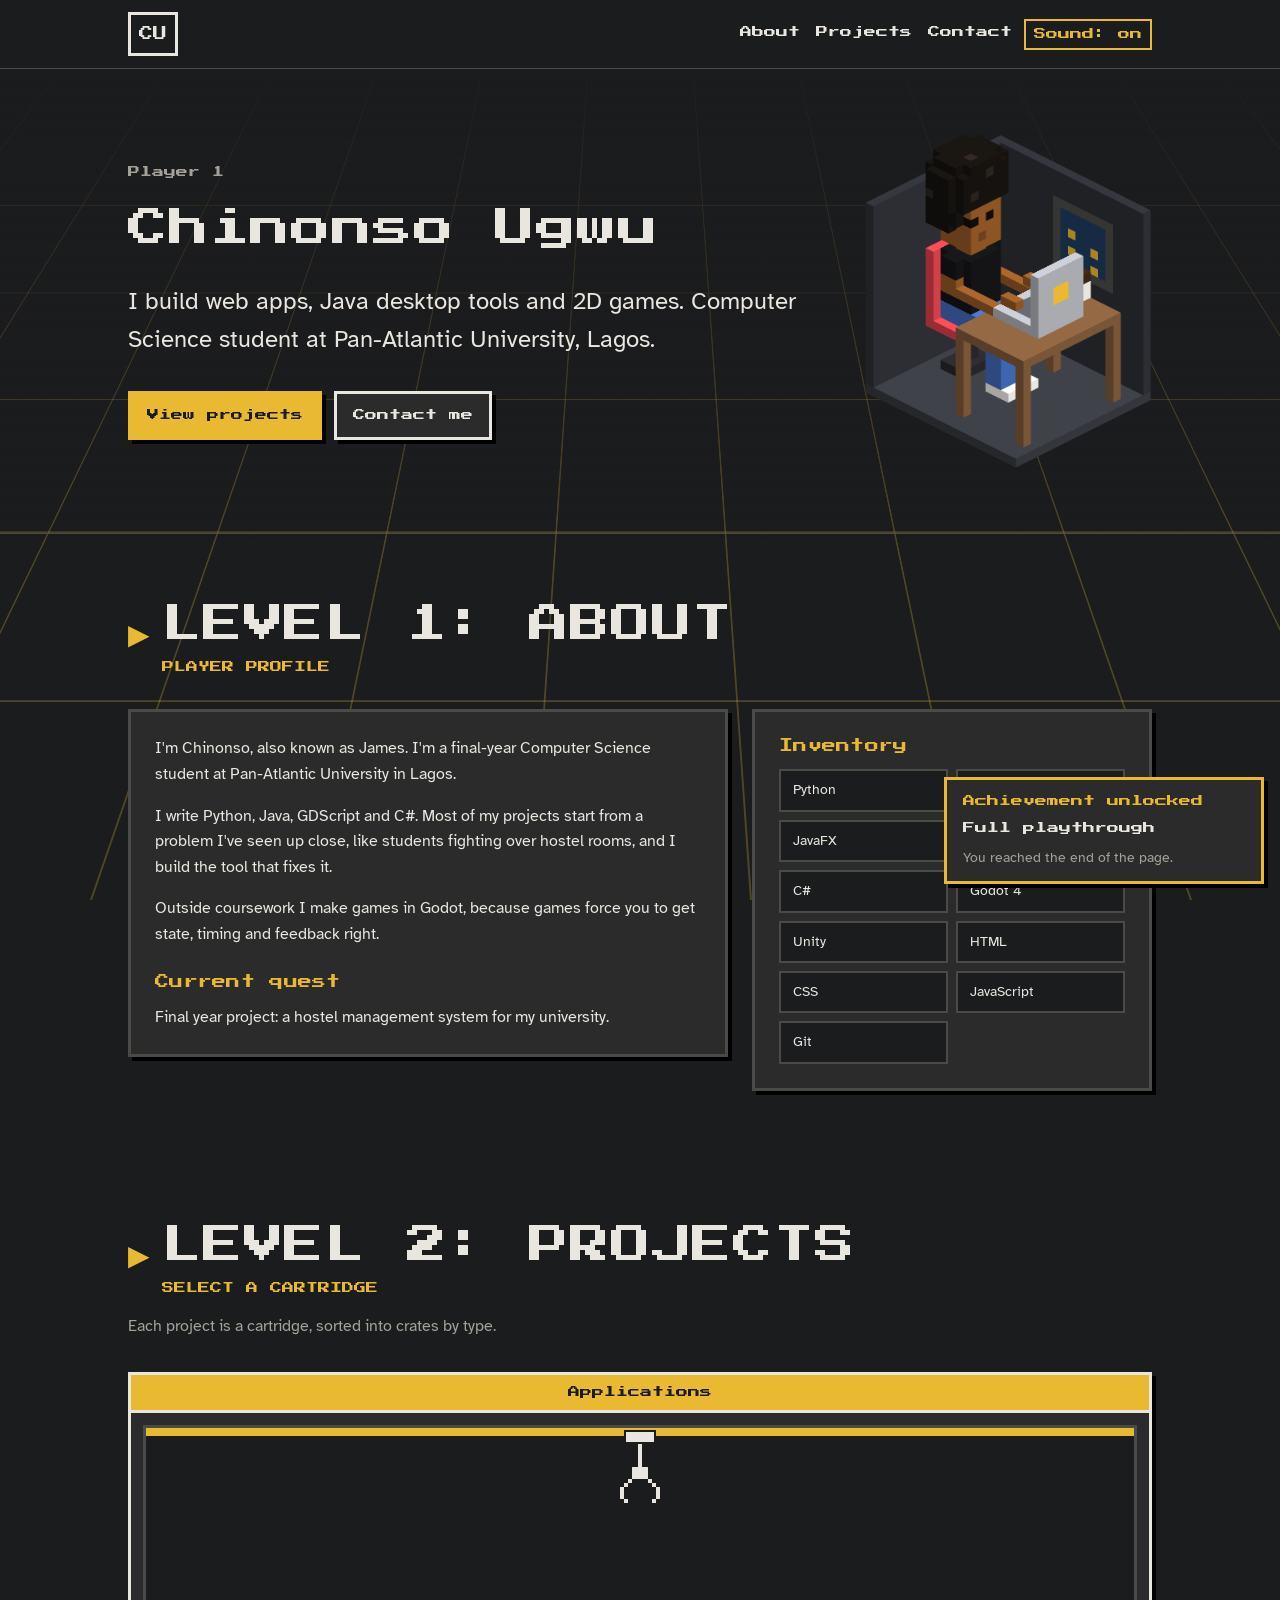
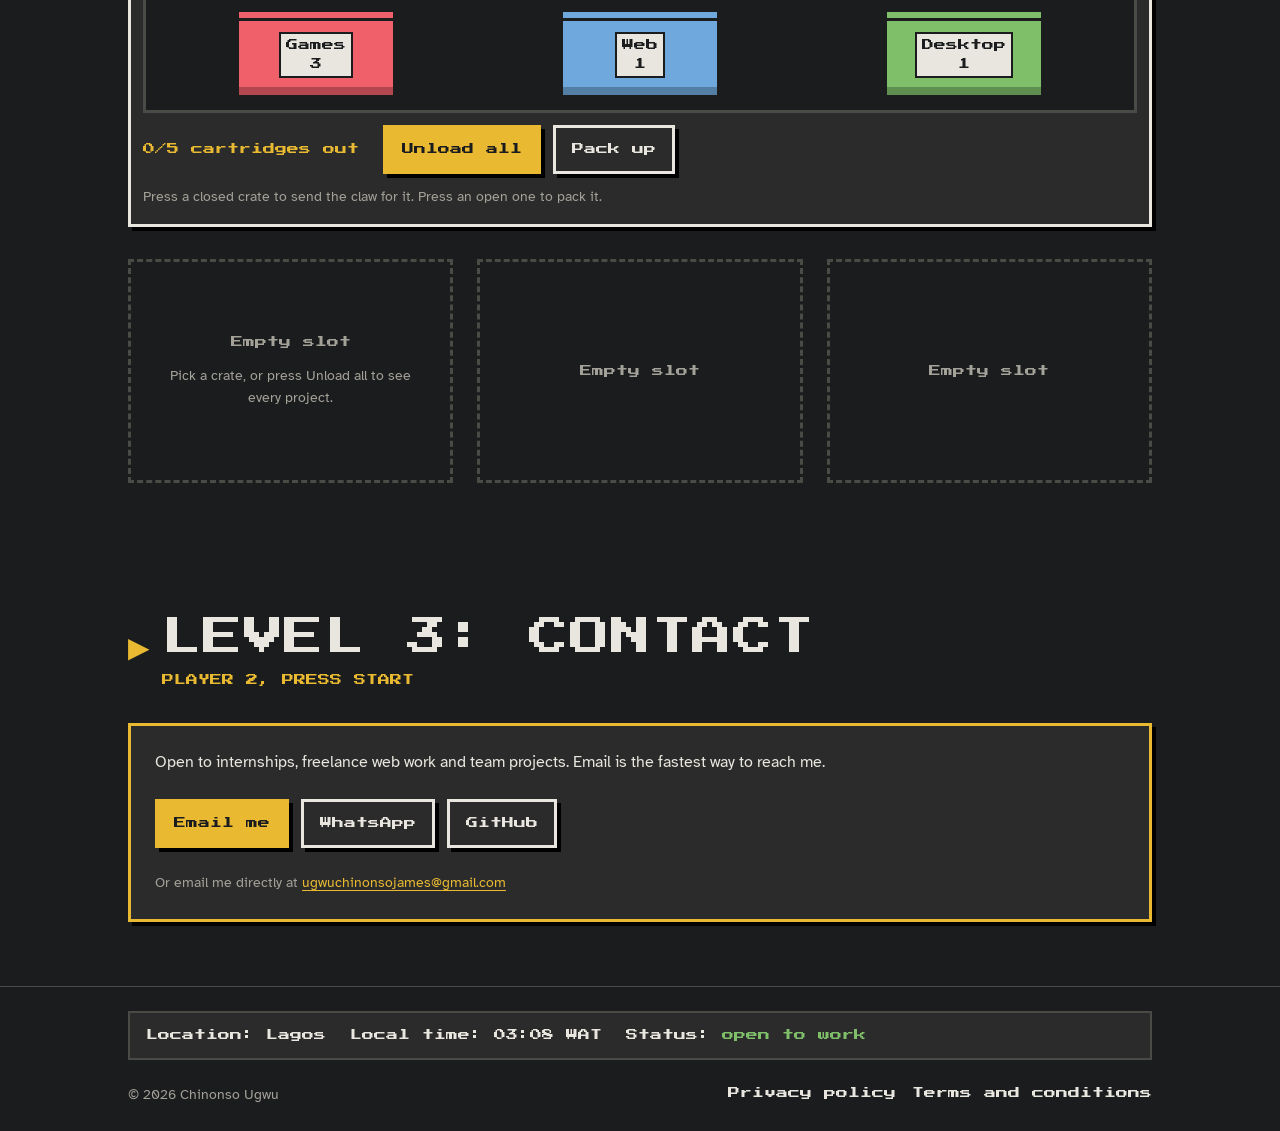
==== commit 9b652e6f: "Add images for all project cartridges" ====
--- a/index.html
+++ b/index.html
@@ -115,6 +115,7 @@
               <li>GDScript</li>
               <li>C#</li>
               <li>Godot 4</li>
+              <li>Unity</li>
               <li>HTML</li>
               <li>CSS</li>
               <li>JavaScript</li>
@@ -217,15 +218,43 @@
             </li>
 
             <li class="cart-slot">
+              <article class="cartridge" data-category="games" data-category-label="Games" aria-labelledby="cart-jacobian">
+                <p class="cart-strip">Games</p>
+                <div class="cart-label">
+                  <img src="images/jacobian/canyon-run.webp" width="830" height="519" loading="lazy"
+                       alt="JACOBIAN gameplay: the player, in a red cap, runs down a sandy low-poly canyon lined with rocks and trees">
+                </div>
+                <div class="cart-body">
+                  <h3 id="cart-jacobian">JACOBIAN</h3>
+                  <p>
+                    A 3D endless runner I built in Unity in 2025. The player runs
+                    down a low-poly canyon, picking up collectibles while new
+                    sections of track spawn ahead. The canyon art comes from a
+                    low-poly asset pack; the C# scripts are mine.
+                  </p>
+                  <p class="visually-hidden">Tech stack:</p>
+                  <ul class="tags">
+                    <li>Unity 6</li>
+                    <li>C#</li>
+                  </ul>
+                  <div class="cart-links">
+                    <p class="status">Prototype</p>
+                  </div>
+                </div>
+              </article>
+            </li>
+
+            <li class="cart-slot">
               <article class="cartridge" data-category="games" data-category-label="Games" aria-labelledby="cart-possessed">
                 <p class="cart-strip">Games</p>
-                <div class="cart-label" aria-hidden="true">
-                  <!-- Screenshot goes here -->
+                <div class="cart-label">
+                  <img src="images/possessed/backyard.webp" width="837" height="523" loading="lazy"
+                       alt="Possessed: a backyard with a dirt path, a striped road barrier and a wooden water tower, with city buildings beyond the fence">
                 </div>
                 <div class="cart-body">
                   <h3 id="cart-possessed">Possessed</h3>
                   <p>
-                    A 2D life sim about getting through university. You juggle
+                    A 3D life sim about getting through university. You juggle
                     lectures, part-time jobs, rent and friendships, while a hidden
                     pressure system punishes you for staying idle and alone. The
                     game never explains it. You have to notice the pattern yourself.
@@ -245,8 +274,9 @@
             <li class="cart-slot">
               <article class="cartridge" data-category="web" data-category-label="Web" aria-labelledby="cart-hostel">
                 <p class="cart-strip">Web</p>
-                <div class="cart-label" aria-hidden="true">
-                  <!-- Screenshot goes here -->
+                <div class="cart-label">
+                  <img src="images/hostel/choose-hostel.webp" width="624" height="391" loading="lazy"
+                       alt="PAU Hostel Booking: the Claim Your Space On Campus screen, with a list of hostels to pick from and room types from one-man to four-man">
                 </div>
                 <div class="cart-body">
                   <h3 id="cart-hostel">PAU Hostel Booking</h3>
@@ -273,8 +303,11 @@
             <li class="cart-slot">
               <article class="cartridge" data-category="desktop" data-category-label="Desktop" aria-labelledby="cart-cafeteria">
                 <p class="cart-strip">Desktop</p>
-                <div class="cart-label" aria-hidden="true">
-                  <!-- App icon goes here -->
+                <!-- Pixel-art app icon. Swap in a real screenshot of the app
+                     here when you have one. -->
+                <div class="cart-label">
+                  <img src="images/cafeteria/app-icon.webp" width="832" height="520" loading="lazy"
+                       alt="Cafeteria Management System app icon: a pixel-art serving dome on a plate">
                 </div>
                 <div class="cart-body">
                   <h3 id="cart-cafeteria">Cafeteria Management System</h3>
--- a/css/style.css
+++ b/css/style.css
@@ -88,6 +88,7 @@
 
   /* Motion: short and snappy, like a menu cursor */
   --speed: 120ms;
+  --reveal-speed: 800ms;       /* how long a block takes to slide in as you scroll */
 }
 
 /* ---------- 2. Reset ---------- */
@@ -151,43 +152,49 @@
 /* The tilted floor. It stays still; only the lines inside it move. */
 .bg-floor {
   position: absolute;
-  left: -150%;
-  right: -150%;
+  left: -80%;
+  right: -80%;
   bottom: 0;
-  height: 3000px;
-  overflow: hidden;
+  /* Tall enough to reach the top of a tall screen, plus one square,
+     because the floor slides one square toward you on each loop */
+  height: calc(2400px + var(--grid-size));
   /* Hinged at the bottom of the screen and tilted back */
   transform-origin: 50% 100%;
   transform: rotateX(35deg);
-  /* The far end fades into the dark */
-  -webkit-mask-image: linear-gradient(to top, #000 5%, transparent 55%);
-  mask-image: linear-gradient(to top, #000 5%, transparent 55%);
-}
-
-/* The grid lines. This layer is one square taller than the floor, and slides
-   down by exactly one square before starting again, so the loop is seamless.
-   Moving it with transform keeps the animation smooth and light on the computer. */
+  /* The whole floor slides toward you by one square, then starts again.
+     Moving the floor (not the lines inside it) lets the graphics card do it
+     without redrawing anything, which keeps scrolling smooth. */
+  animation: grid-drift 9s linear infinite;
+  will-change: transform;
+}
+
+/* The far end fades into the dark. This is a still gradient laid over the
+   moving floor, which is much lighter for the browser than masking it. */
+.bg-grid::after {
+  content: "";
+  position: absolute;
+  inset: 0;
+  background: linear-gradient(to bottom, var(--color-screen) 0%, var(--color-screen) 6%, transparent 60%);
+}
+
+/* The grid lines, drawn once and never redrawn */
 .bg-lines {
   position: absolute;
-  left: 0;
-  right: 0;
-  top: calc(-1 * var(--grid-size));
-  bottom: 0;
+  inset: 0;
   background-image:
     linear-gradient(var(--color-grid) 2px, transparent 2px),
     linear-gradient(90deg, var(--color-grid) 2px, transparent 2px);
   background-size: var(--grid-size) var(--grid-size);
   background-position: 50% 0;
-  animation: grid-drift 9s linear infinite;
-  will-change: transform;
-}
-
+}
+
+/* Sliding by exactly one square makes the loop seamless */
 @keyframes grid-drift {
   from {
-    transform: translateY(0);
+    transform: rotateX(35deg) translateY(0);
   }
   to {
-    transform: translateY(var(--grid-size));
+    transform: rotateX(35deg) translateY(var(--grid-size));
   }
 }
 
@@ -1380,6 +1387,24 @@
   color: var(--color-coin);
 }
 
+/* ---------- 20. Scroll reveal ----------
+   JavaScript adds .reveal to blocks below the screen, then .is-revealed the
+   first time each one scrolls into view, and removes both once it has arrived.
+   Without JavaScript neither class is added, so everything shows normally. */
+.reveal {
+  opacity: 0;
+  transform: translateX(-48px);
+}
+
+.reveal.is-revealed {
+  opacity: 1;
+  transform: none;
+  /* Gentle curves: the movement is spread across the whole time, slowing only at the end */
+  transition:
+    opacity calc(var(--reveal-speed) * 0.75) linear var(--reveal-delay, 0ms),
+    transform var(--reveal-speed) cubic-bezier(0.25, 0.46, 0.45, 0.94) var(--reveal-delay, 0ms);
+}
+
 /* ---------- Tablet: 48rem (768px) and up ---------- */
 @media (min-width: 48rem) {
   .container {
@@ -1498,4 +1523,4 @@
   .crate-sticker {
     font-size: 0.75rem;
   }
-}
+}
